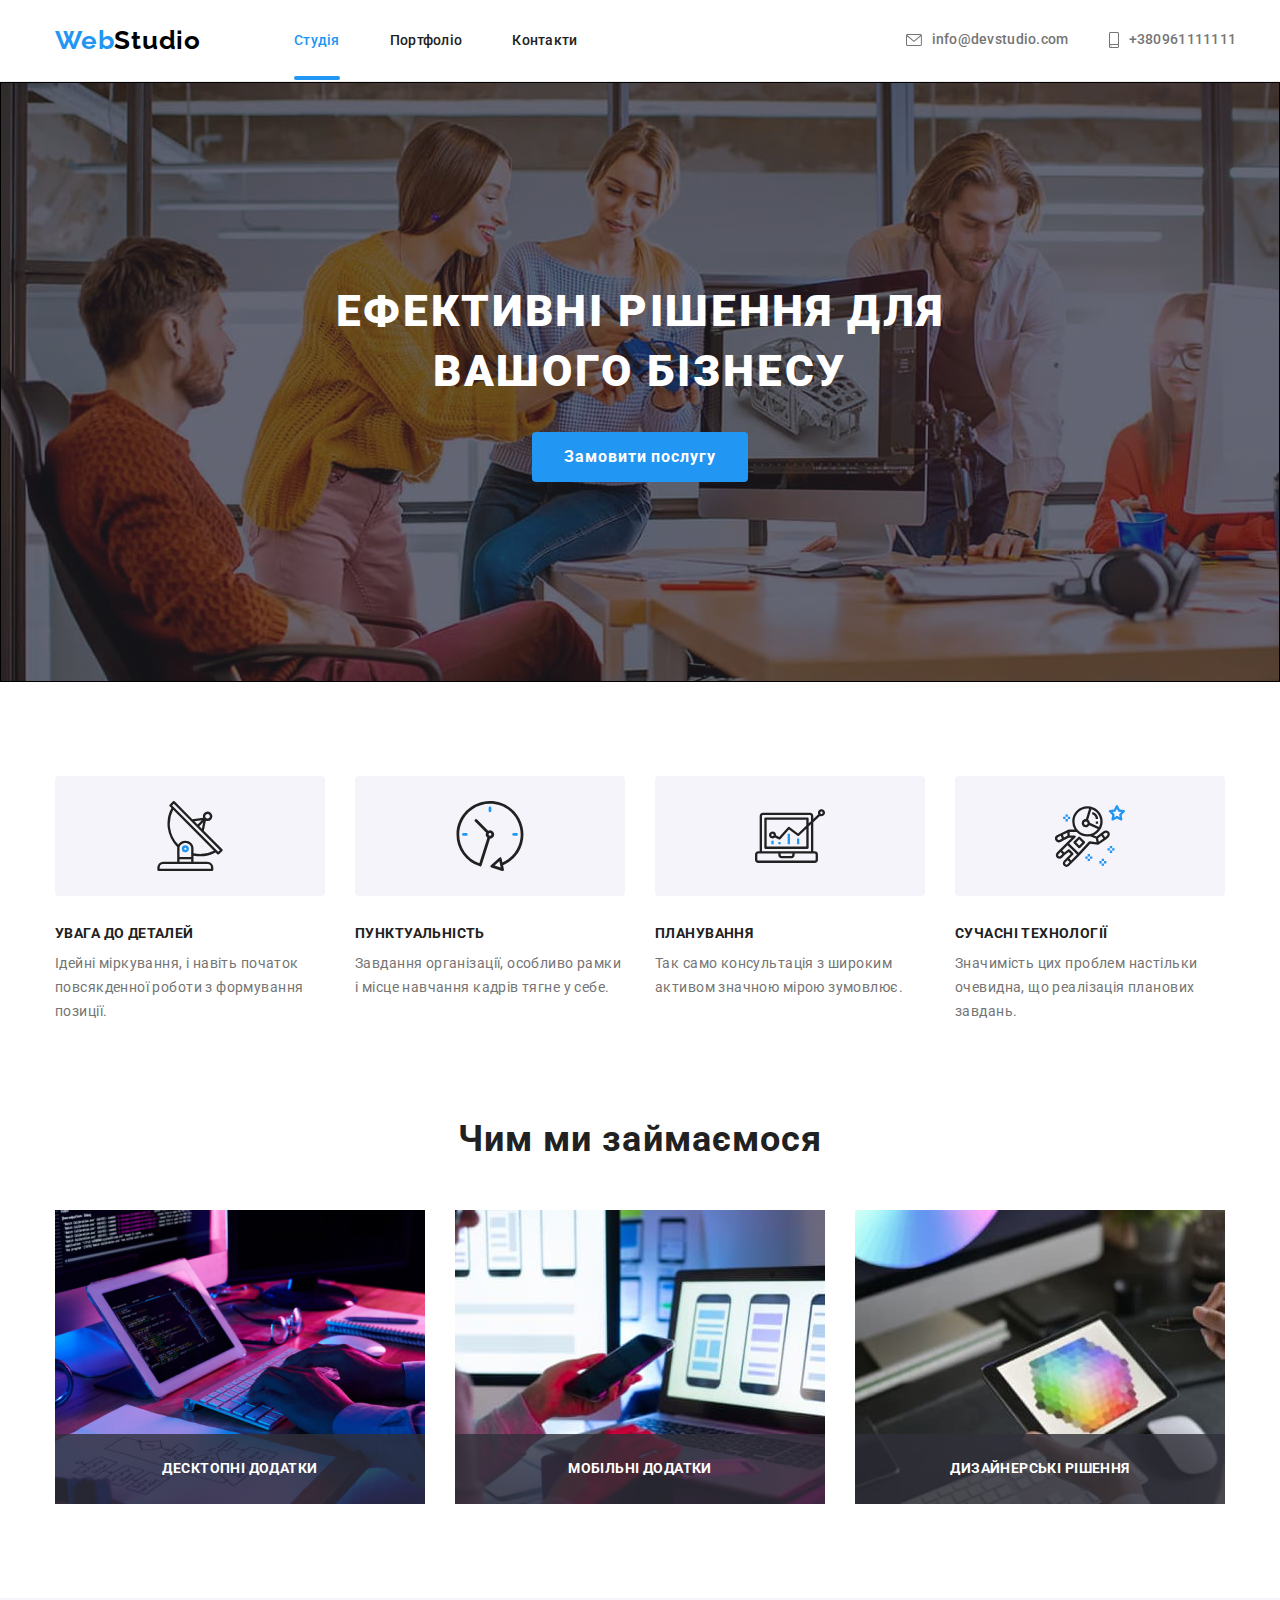
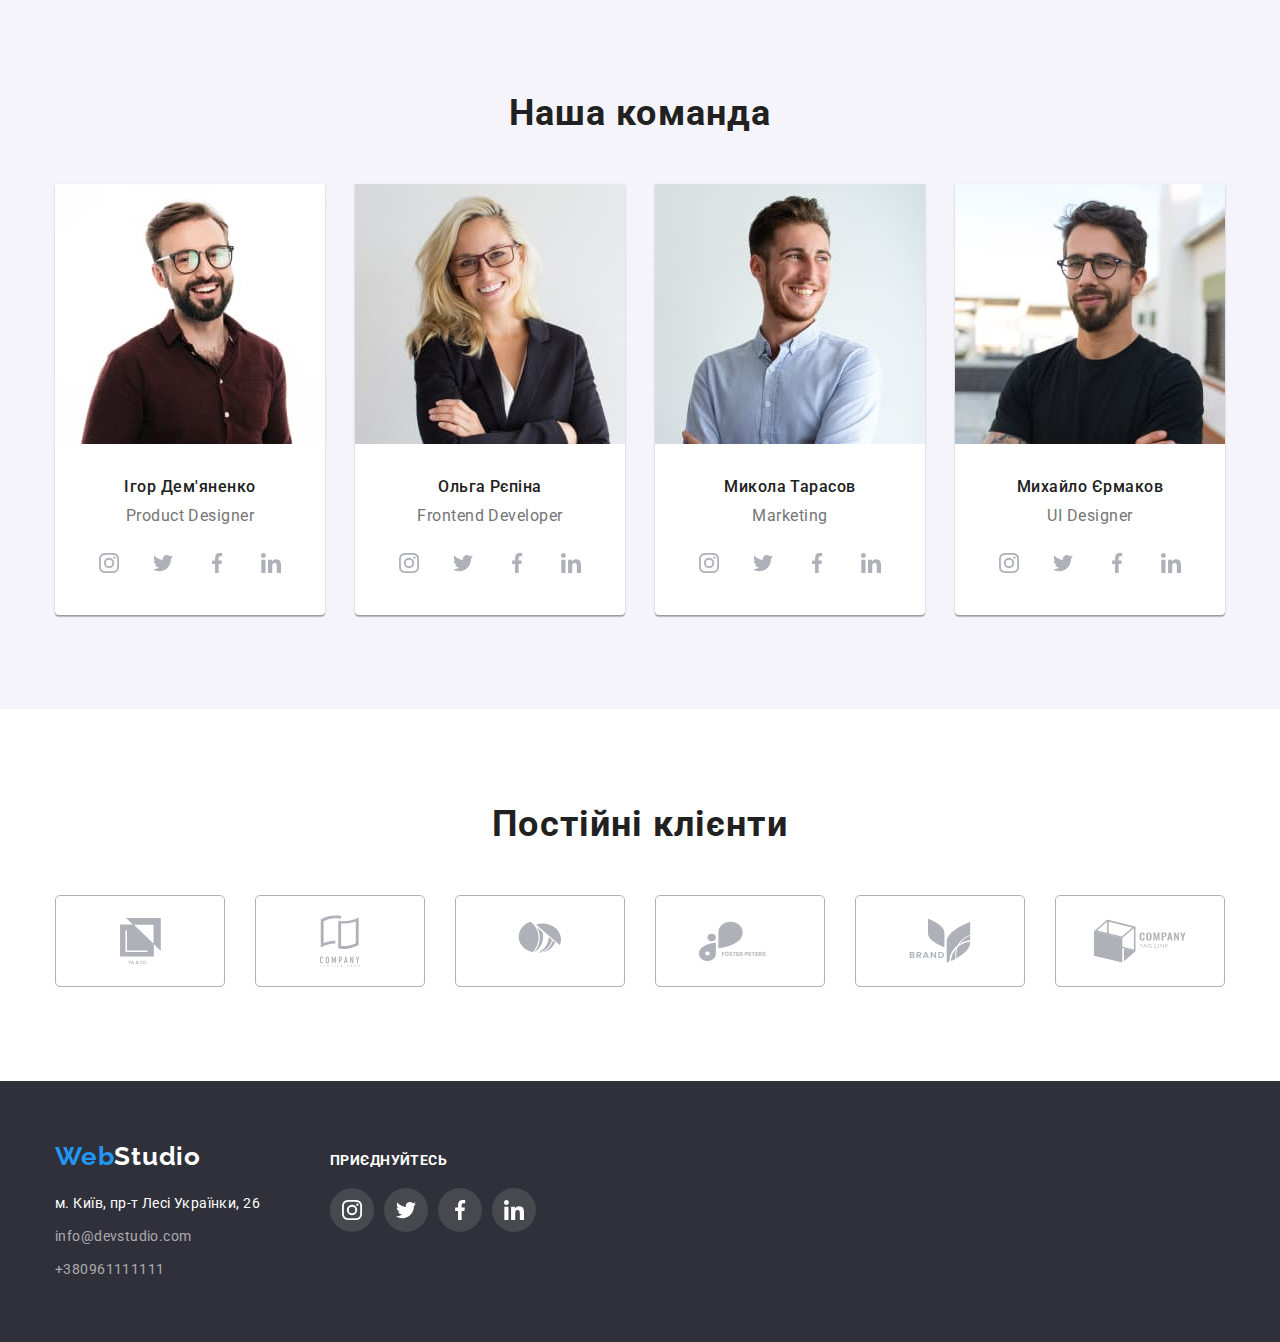
==== index.html @ 07a8994a "Forms" ====
<!DOCTYPE html>
<html lang="uk">
  <head>
    <meta charset="UTF-8" />
    <meta http-equiv="X-UA-Compatible" content="IE=edge" />
    <meta name="viewport" content="width=device-width, initial-scale=1.0" />
    <title>Document</title>
    <link rel="preconnect" href="https://fonts.googleapis.com" />
    <link rel="preconnect" href="https://fonts.gstatic.com" crossorigin />
    <link
      href="https://fonts.googleapis.com/css2?family=Raleway:wght@700&family=Roboto:wght@400;500;700;900&display=swap"
      rel="stylesheet"
    />
    <link
      rel="stylesheet"
      href="https://cdnjs.cloudflare.com/ajax/libs/modern-normalize/1.1.0/modern-normalize.min.css"
    />
    <link rel="stylesheet" href="./css/styles.css" />
  </head>
  <body>
    <header class="page-header">
      <div class="container">
        <div class="page-header-container">
      <nav class="page-header-nav">
        <a href="./index.html" lang="en" class="logo">
          <span class="logo-web">Web</span
          ><span class="logo-studio">Studio</span>
        </a>

        <ul class="site-nav">
          <li><a class="site-nav-studio" href="./index.html">Студія</a></li>
          <li>
            <a class="site-nav-portfolio" href="./portfolio.html">Портфоліо</a>
          </li>
          <li><a class="site-nav-contact" href="">Контакти</a></li>
        </ul>
      </nav>

<ul class="contact">
  <li class="email">
    <a href="" class="email-icon-link email-address">
      <svg class="email-icon" width="16" height="12"> 
      <use href="./images/icons.svg#icon-envelope"></use>
      </svg>
      info@devstudio.com
      </a>
  </li>
<li class="phone">
    <a href="" class="phone-icon-link phone-number">
      <svg class="phone-icon" width="10" height="16">
      <use href="./images/icons.svg#icon-smartphone"></use>
      </svg>
      +380961111111
      </a>
  </li>
<!-- </a> -->
</ul>
    </header>

    <main>
      <section class="main bg">
        <div class="container">
        <h1 class="main-header">Ефективні рішення для вашого бізнесу</h1>
        <button class="main-button" type="button" data-modal-open>Замовити послугу</button>
      </section>

      <section class="advantages">
        <div class="container">
        <h2 class="visually-hidden">Переваги</h2>

        <ul class="advantages-list">
          <li class="advantages-item">
            <div class="ad1">
              <svg class="antena-icon" width="70" height="70"> 
              <use href="./images/icons.svg#icon-antenna-1"></use>
              </svg>
            </div>
            <h3 class="advantages-title">Увага до деталей</h3>
            <p class="advantages-text">
              Ідейні міркування, і навіть початок повсякденної роботи з
              формування позиції.
            </p>
          </li>
          <li class="advantages-item">
            <div class="ad2">
              <svg class="clock-icon" width="70" height="70"> 
              <use href="./images/icons.svg#icon-clock-1"></use>
              </svg>
            </div>
            <h3 class="advantages-title">Пунктуальність</h3>
            <p class="advantages-text">
              Завдання організації, особливо рамки і місце навчання кадрів тягне
              у себе.
            </p>
          </li>
          <li class="advantages-item">
            <div class="ad3">
              <svg class="diagram-icon" width="70" height="70"> 
              <use href="./images/icons.svg#icon-diagram-1"></use>
              </svg>
            </div>
            <h3 class="advantages-title">Планування</h3>
            <p class="advantages-text">
              Так само консультація з широким активом значною мірою зумовлює.
            </p>
          </li>
          <li class="advantages-item">
            <div class="ad4">
              <svg class="astsronaut" width="70" height="70"> 
              <use href="./images/icons.svg#icon-astronaut-1"></use>
              </svg>
            </div>
            <h3 class="advantages-title">Сучасні технології</h3>
            <p class="advantages-text">
              Значимість цих проблем настільки очевидна, що реалізація планових
              завдань.
            </p>
          </li>
        </ul>
      </section>

      <section class="services-list">
        <div class="container">
        <h2 class="services">Чим ми займаємося</h2>
        <div class="services-list-container">
        <ul class="services-list-container">
          <li class="services-list-container-item">
            <img class="image" src="./images/image1.jpg" alt="Людина пише код" width="370" />
            <div class="sevices-names">
              <p class="services-names-1">
              Десктопні додатки
              </p>
            </div>
          </li>
          <li class="services-list-container-item">
            <img class="image"
              src="./images/image2.jpg"
              alt="Людина створює дизайн"
              width="370"
            />
            <div class="sevices-names">
              <p class="services-names-2">
              Мобільні додатки
              </p>
            </div>
          </li>
          <li class="services-list-container-item">
            <img class="image"
              src="./images/image3.jpg"
              alt="Людина підбирає кольори"
              width="370"
            />
            <div class="sevices-names">
              <p class="services-names-3">
              Дизайнерські рішення
              </p>
            </div>
          </li>
        </ul>
      </section>

      <section class="team">
        <div class="container">
        <h2 class="team-header">Наша команда</h2>

        <ul class="team-cards">
          <li class="team-cards-item">
            <img src="./images/photo1.jpg" alt="Фото дизайнера" width="270" />
            <div class="team-member-intro">
            <h3 class="team-member">Ігор Дем'яненко</h3>
            <p class="team-resp" lang="en">Product Designer</p>
            </div>
        <ul class="net-list">
  <li class="net-item">
    <a href="" class="net-link">
      <svg class="net-icon" width="20" height="20"> 
      <use href="./images/icons.svg#icon-instagram-2"></use>
      </svg>
    </a>
  </li>
  <li class="net-item">
    <a href="" class="net-link">
      <svg class="net-icon" width="20" height="20"> 
      <use href="./images/icons.svg#icon-twitter-1"></use>
      </svg>
    </a>
  </li>
<li class="net-item">
    <a href="" class="net-link">
      <svg class="net-icon" width="20" height="20"> 
      <use href="./images/icons.svg#icon-facebook-1"></use>
      </svg>
    </a>
  </li>
  <li class="net-item">
    <a href="" class="net-link">
      <svg class="net-icon" width="20" height="20"> 
      <use href="./images/icons.svg#icon-linkedin-1"></use>
      </svg>
    </a>
  </li>
  </ul>
          </li>
          <li class="team-cards-item">
            <img src="./images/photo2.jpg" alt="Фото розробника" width="270" />
            <div class="team-member-intro">
            <h3 class="team-member">Ольга Рєпіна</h3>
            <p class="team-resp" lang="en">Frontend Developer</p>
            </div>
            <ul class="net-list">
  <li class="net-item">
    <a href="" class="net-link">
      <svg class="net-icon" width="20" height="20"> 
      <use href="./images/icons.svg#icon-instagram-2"></use>
      </svg>
    </a>
  </li>
  <li class="net-item">
    <a href="" class="net-link">
      <svg class="net-icon" width="20" height="20"> 
      <use href="./images/icons.svg#icon-twitter-1"></use>
      </svg>
    </a>
  </li>
<li class="net-item">
    <a href="" class="net-link">
      <svg class="net-icon" width="20" height="20"> 
      <use href="./images/icons.svg#icon-facebook-1"></use>
      </svg>
    </a>
  </li>
  <li class="net-item">
    <a href="" class="net-link">
      <svg class="net-icon" width="20" height="20"> 
      <use href="./images/icons.svg#icon-linkedin-1"></use>
      </svg>
    </a>
  </li>
  </ul>
          </li>
          <li class="team-cards-item">
            <img src="./images/photo3.jpg" alt="Фото маркетолога" width="270" />
            <div class="team-member-intro">
            <h3 class="team-member">Микола Тарасов</h3>
            <p class="team-resp" lang="en">Marketing</p>
            </div>
            <ul class="net-list">
  <li class="net-item">
    <a href="" class="net-link">
      <svg class="net-icon" width="20" height="20"> 
      <use href="./images/icons.svg#icon-instagram-2"></use>
      </svg>
    </a>
  </li>
  <li class="net-item">
    <a href="" class="net-link">
      <svg class="net-icon" width="20" height="20"> 
      <use href="./images/icons.svg#icon-twitter-1"></use>
      </svg>
    </a>
  </li>
<li class="net-item">
    <a href="" class="net-link">
      <svg class="net-icon" width="20" height="20"> 
      <use href="./images/icons.svg#icon-facebook-1"></use>
      </svg>
    </a>
  </li>
  <li class="net-item">
    <a href="" class="net-link">
      <svg class="net-icon" width="20" height="20"> 
      <use href="./images/icons.svg#icon-linkedin-1"></use>
      </svg>
    </a>
  </li>
  </ul>
    </li>
    <li class="team-cards-item">
    <img
     src="./images/photo4.jpg"
     alt="Фото UI дизайнера"
    width="270"
    />
  <div class="team-member-intro">
  <h3 class="team-member">Михайло Єрмаков</h3>
  <p class="team-resp" lang="en">UI Designer</p>
  </div>
  <ul class="net-list">
  <li class="net-item">
    <a href="" class="net-link">
      <svg class="net-icon" width="20" height="20"> 
      <use href="./images/icons.svg#icon-instagram-2"></use>
      </svg>
    </a>
  </li>
  <li class="net-item">
    <a href="" class="net-link">
      <svg class="net-icon" width="20" height="20"> 
      <use href="./images/icons.svg#icon-twitter-1"></use>
      </svg>
    </a>
  </li>
<li class="net-item">
    <a href="" class="net-link">
      <svg class="net-icon" width="20" height="20"> 
      <use href="./images/icons.svg#icon-facebook-1"></use>
      </svg>
    </a>
  </li>
  <li class="net-item">
    <a href="" class="net-link">
      <svg class="net-icon" width="20" height="20"> 
      <use href="./images/icons.svg#icon-linkedin-1"></use>
      </svg>
    </a>
  </li>
  </ul>
  </section>

  <section class="clients">
    <div class="container">
    <h2 class="clients-header">Постійні клієнти</h2>
    <ul class="clients-list">
    <li class="clients-item">
    <a href="" class="clients-link">
      <svg class="clients-icon" width="41" height="46.7"> 
      <use href="./images/icons.svg#icon-client1"></use>
      </svg>
    </a>
  </li>
  <li class="clients-item">
    <a href="" class="clients-link">
      <svg class="clients-icon" width="40" height="52"> 
      <use href="./images/icons.svg#icon-client2"></use>
      </svg>
    </a>
  </li>
  <li class="clients-item">
    <a href="" class="clients-link">
      <svg class="clients-icon" width="43.46" height="41.18"> 
      <use href="./images/icons.svg#icon-client3"></use>
      </svg>
    </a>
  </li>
  <li class="clients-item">
    <a href="" class="clients-link">
      <svg class="clients-icon" width="84.44" height="40.62"> 
      <use href="./images/icons.svg#icon-client4"></use>
      </svg>
    </a>
  </li>
  <li class="clients-item">
    <a href="" class="clients-link">
      <svg class="clients-icon" width="62.54" height="45.43"> 
      <use href="./images/icons.svg#icon-client5"></use>
      </svg>
    </a>
  </li>
  <li class="clients-item">
    <a href="" class="clients-link">
      <svg class="clients-icon" width="93.79" height="43.93"> 
      <use href="./images/icons.svg#icon-client6"></use>
      </svg>
    </a>
  </li>
    </ul>
  </section>
    </main>

  <footer class="footer">
    <div class="container footer-box">
        <div class="ag">
        <ul class="address-gen">
    <li><a href="./index.html" lang="en" class="footer-logo">
        <span class="footer-logo-web">Web</span
        ><span class="footer-logo-studio">Studio</span>
      </a>
    </li>
          <li class="footer-address-item-m">
            <a
              class="footer-address-map"
              href="https://goo.gl/maps/CPtrU1FHBa2aNyZL9"
              target="_blank"
              rel="noopener noreferrer nofollow"
              >м. Київ, пр-т Лесі Українки, 26</a
            >
          </li>
          <li class="footer-address-item-e">
            <a class="footer-address-email" href="">info@devstudio.com</a>
          </li>
          <li class="footer-address-item-p"><a class="footer-address-phone" href="">+380961111111</a></li>
        </ul>
        </div>
      </address> 
  
      <div class="sm">
      <h3 class="sm-join-header">Приєднуйтесь</h3>
      <ul class="sm-list">
  <li class="sm-item">
    <a href="" class="sm-link">
      <svg class="sm-icon" width="20" height="20"> 
      <use href="./images/icons.svg#icon-instagram-2"></use>
      </svg>
    </a>
   </li>
  <li class="sm-item">
    <a href="" class="sm-link">
      <svg class="sm-icon" width="20" height="20"> 
      <use href="./images/icons.svg#icon-twitter-1"></use>
      </svg>
    </a>
  </li>
<li class="sm-item">
    <a href="" class="sm-link">
      <svg class="sm-icon" width="20" height="20"> 
      <use href="./images/icons.svg#icon-facebook-1"></use>
      </svg>
    </a>
  </li>
  <li class="sm-item">
    <a href="" class="sm-link">
      <svg class="sm-icon" width="20" height="20"> 
      <use href="./images/icons.svg#icon-linkedin-1"></use>
      </svg>
    </a>
  </li>
      </ul>
      </div>
    </footer>

    <div class="backdrop is-hidden" data-modal>
      <div class="modal">
      <button class="modal-close-button" type="button" data-modal-close>
        <svg class="close-button-icon" width="18" height="18"> 
        <use href="./images/icons.svg#icon-close-black"></use>
        </svg>
        </button>
        <h2 class="modal-header">Залиште свої дані, ми вам передзвонимо</h2>
       
        <form name="contact-form" >
        <label class="form-label" for="person-name">Ім'я</label>
        <div class="form-control">
        <input class="form-input" id="person-name" type="text" name="person-name" />
        <svg class="form-icon" width="12" height="12"> 
        <use href="./images/icons.svg#icon-person"></use>
        </svg>
        </div>

        <label class="form-label" for="person-phone">Телефон</label>
        <div class="form-control">
        <input class="form-input" id="person-phone" type="tel" name="person-phone" />
        <svg class="form-icon" width="13" height="13"> 
        <use href="./images/icons.svg#icon-phone"></use>
        </svg>
        </div>

        <label class="form-label" for="person-mail">Пошта</label>
        <div class="form-control">
        <input class="form-input" id="person-mail" type="email" name="person-mail" />
        <svg class="form-icon" width="15" height="12"> 
        <use href="./images/icons.svg#icon-mail"></use>
        </svg>
        </div>
        </form>

        <label class="form-label" for="person-comment">Коментар</label>
        <textarea class="form-textarea" 
        id="person-comment" 
        name="person-comment" 
        placeholder="Введіть текст"
        ></textarea>

        <div class="checkbox-terms">
        <input 
        class="checkbox-input visually-hidden" 
        id="terms-checkbox" 
        type="checkbox" 
        name="terms-checkbox"
        />
        <label class="checkbox-label" for="terms-checkbox">
          Погоджуюся з розсилкою та приймаю
          <a href="#" class="terms-link">Умови договору</a>
        </label>
        </div>

        <button class="form-button" type="submit">Відправити</button>
        </form>

      </div>
    </div>

    <script src="./js/modal.js"></script>
  </body>
</html>
---- css/styles.css ----
ul {
    list-style: none;
    padding: 0;
    margin: 0;
}

:root {
    --color-primary:#757575;
    --color-accent: #2196F3;
    --color-background: #FFFFFF;
}

body {
    color: var(--color-primary);
    font-size: 14px;
    background-color: var(--color-background);
    font-family: Roboto;
}

h1,
h2,
h3,
h4,
h5,
h6,
p 
ul {
    margin: 0;
}

.logo {
    text-decoration: none;
    font-family: Raleway;
    font-style: normal;
    font-weight: 700;
    font-size: 26px;
    line-height: 1.19;
    letter-spacing: 0.03em;
}

.logo-web {
    color: #2196F3;
}

.logo-studio {
    color:#000000
}

.site-nav-studio {
    position: relative;
    text-decoration: none;
    font-weight: 500;
    font-size: 14px;
    line-height: 1.14;
    color: #2196F3;
    letter-spacing: 0.02em;
    padding-bottom: 32px;
}

.site-nav-studio::after {
    position: absolute;
    display: block;
    width: 100%;
    height: 4px;
    background-color: currentColor;
    content: "";
    border-radius: 2px;
    bottom: 0;
}

.site-nav-portfolio:hover,
.portfolio-link:focus {
    color: #2196F3;
}

.site-nav-contact:hover,
.site-nav-contact:focus {
    color: #2196F3;
}

.site-nav-portfolio:focus {
    color: #2196F3;
}

.site-nav-studio:focus {
    color: #2196F3;
}

.site-nav-st:focus {
color: #2196F3;
}

.site-nav-portfolio {
    text-decoration: none;
    font-weight: 500;
    font-size: 14px;
    line-height: 1.14px;
    color: #212121;
    letter-spacing: 0.02em;
    padding-bottom: 32px;
}

.site-nav-contact {
    text-decoration: none;
    font-weight: 500;
    font-size: 14px;
    line-height: 1.14px;
    color: #212121;
    letter-spacing: 0.02em;
}

.contact-email:hover,
.contact-email:focus {
    color:#2196F3;
}

.contact-email {
    text-decoration: none;
    font-weight: 500;
    font-size: 14px;
    line-height: 1.14;
    color: #757575;
    letter-spacing: 0.02em;
}

.contact-phone:hover,
.contact-phone:focus {
    color: #2196F3;
}

.contact-phone {
    text-decoration: none;
    font-weight: 500;
    font-size: 14px;
    line-height: 1.14;
    color: #757575;
    letter-spacing: 0.02em;
}

.main {
    background-color: #2F303A;
}

.main-header {
    font-style: normal;
    font-weight: 900;
    font-size: 44px;
    line-height: 1.36;
    text-align: center;
    letter-spacing: 0.06em;
    text-transform: uppercase;
    color: #FFFFFF;
}
.main-button {    
    background-color: #2196F3;
    font-family: Roboto;
    font-weight: 700;
    font-size: 16px;
    line-height: 1.88;
    display: flex;
    align-items: center;
    text-align: center;
    color: #FFFFFF;
    cursor: pointer;
    letter-spacing: 0.06em;
    transition-property: background-color, color, box-shadow;
    transition-duration: 250ms;
    transition-timing-function: cubic-bezier(0.4, 0, 0.2, 1);
}

.main-button:hover {
    background-color: #FFFFFF;
    color: var(--color-accent);
    box-shadow: 0px 4px 4px rgba(0, 0, 0, 0.15);
}

.advantages-title {
    font-weight: 700;
    font-size: 14px;
    line-height: 1.14;
    text-transform: uppercase;
    color: #212121;
    letter-spacing: 0.03em;
}

.advantages-text {
    font-size: 14px;
    line-height: 1.71;
    color: #757575;
    letter-spacing: 0.03em;
}

.services {
    font-weight: 700;
    font-size: 36px;
    line-height: 1.17;
    color: #212121;
    letter-spacing: 0.03em;
}

.team {
    background-color: #F5F4FA;
}

.team-header {
    font-weight: 700;
    font-size: 36px;
    line-height: 1.17;
    color: #212121;
    letter-spacing: 0.03em;
}

.team-member {
    font-weight: 500;
    font-size: 16px;
    line-height: 1.19;
    color: #212121;
    letter-spacing: 0.03em;
}

.team-resp {
    font-size: 16px;
    line-height: 1.19;
    color: #757575;
    letter-spacing: 0.03em;
}

.footer {
    background-color: #2F303A;
}

.footer-logo-web {
    font-family: Raleway;
    font-weight: 700;
    font-size: 26px;
    line-height: 1.19;
    color: #2196F3;
    letter-spacing: 0.03em;
}

.footer-logo-studio {
    font-family: Raleway;
    font-weight: 700;
    font-size: 26px;
    line-height: 1.19;
    color: #FFFFFF;
    letter-spacing: 0.03em;
}

.footer-address-map:hover,
.footer-address-map:focus {
    color: #2196F3;
}

.footer-address-map {
    text-decoration: none;
    font-size: 14px;
    font-style: normal;
    line-height: 1.71;
    color: #FFFFFF;
    letter-spacing: 0.03em;
}

.footer-address-email:hover,
.footer-address-email:focus {
    color: #2196F3;
}

.footer-address-email {
    text-decoration: none;
    font-size: 14px;
    font-style: normal;
    line-height: 1.71;
    color: rgba(255, 255, 255, 0.6);
    letter-spacing: 0.03em;
}

.footer-address-phone:hover,
.footer-address-phone:focus {
    color: #2196F3;
}

.footer-address-phone {
    text-decoration: none;
    font-style: normal;
    font-size: 14px;
    line-height: 1.71;
    color: rgba(255, 255, 255, 0.6);
    letter-spacing: 0.03em;
}

.site-nav-st:hover,
.studio-link:focus {
    color: #2196F3;
}

.site-nav-st {
    text-decoration: none;
    font-weight: 500;
    font-size: 14px;
    line-height: 1.14px;
    color: #212121;
    letter-spacing: 0.02em;
}

.site-nav-port {
    position: relative;
    text-decoration: none;
    font-weight: 500;
    font-size: 14px;
    line-height: 1.14px;
    color: #2196F3;
    letter-spacing: 0.02em;
    padding-bottom: 32px;
   }

.site-nav-port::after {
    position: absolute;
    display: block;
    width: 100%;
    height: 4px;
    background-color: currentColor;
    content: "";
    border-radius: 2px;
    bottom: 0;
   }

.project-name {
    font-weight: 700;
    font-size: 18px;
    line-height: 2;
    color: #212121;
    letter-spacing: 0.06em;
}

.category {
    font-size: 16px;
    line-height: 1.88;
    color: #757575;
    letter-spacing: 0.03em;
}

.visually-hidden {
    position: absolute;
    white-space: nowrap;
    width: 1px;
    height: 1px;
    overflow: hidden;
    border: 0;
    padding: 0;
    clip: rect(0 0 0 0);
    clip-path: inset(50%);
    margin: -1px;
}

.page-header {
    border-bottom: 1px solid #ECECEC
}

.page-header-container {
    display: flex;
    align-items: center;
    /* padding-top: 24px;
    padding-bottom: 25px; */
}

.page-header-nav {
    display: flex;
    align-items: center;
    justify-content: space-between;
    flex-grow: 1;
}

.site-nav {
    display: flex;
    align-items: center;
    justify-content: space-between;
    gap: 50px;
    margin-left: 93px;
    padding-top: 32px;
    padding-bottom: 32px;
}

.contact {
    display: flex;
    align-items: center;
    justify-content: space-between;
    /* gap: 50px; */
    margin-left: 344px;
    padding-left: 0;
    /* padding-top: 32px;
    padding-bottom: 32px; */
}

.contact-email {
    margin-left: 10px;
}

.phone {
    margin-left: 30px;
}

.contact-phone {
    margin-left: 10px;
}

.main {
    display: flex;
    align-items: center;
    border: 1px solid #000000;
    justify-content: center;
    padding-top: 200px;
    padding-bottom: 200px;
}

.main-header {
    display: flex;
    max-width: 696px;
    text-align: center;
    margin: 0 auto;
}

.main-button {
    display:flex;
    margin: 0 auto;
    padding: 10px 32px;
    border-radius: 4px;
    border: transparent;
    margin-top: 30px;
}

.container {
    width: 1200px;
    padding: 0 15px;
    margin: 0 auto;
}

.advantages {
    padding-top: 94px;
    padding-bottom: 94px;
}

.advantages-list {
    display: flex;
    gap: 30px;
}

.advantages-item {
    width: 270px;
}

.advantages-text {
    padding-top: 0;
    padding-bottom: 0;
    margin-top: 0;
    margin-bottom: 0;
}

.advantages-title {
    margin-bottom: 10px;
}

.p {
    margin-top: 0;
    margin-bottom: 0;
}

.services {
    text-align: center;
    border-radius: nullpx;
    margin-bottom: 50px;
}

.services-list {
    padding-bottom: 94px;
}

.services-list-container {
    display: flex;
    justify-content: center;
    gap: 30px;
}

.team {
    padding-top: 94px;
    padding-bottom: 94px;
}

.team-header {
    text-align: center;
    border-radius: nullpx;
    margin-bottom: 50px;
}

.team-cards {
    display: flex;
    align-items: center;
    gap: 30px;
    justify-content: center;
}

.team-member-intro {
    padding-top: 30px;
}

.team-member {
    text-align: center;
}

.team-resp {
    text-align: center;
    margin-top: 10px;
    margin-bottom: 0;
}

.team-cards-item {
    background-color: #FFFFFF;
    box-shadow: 0px 1px 3px rgba(0, 0, 0, 0.12), 0px 1px 1px rgba(0, 0, 0, 0.14), 0px 2px 1px rgba(0, 0, 0, 0.2);
    border-radius: 0px 0px 4px 4px;
    flex-basis: calc((100% - 3 * 30) / 4);
}

.footer {
    /* align-items: center; */
    padding-top: 60px;
    padding-bottom: 60px;
}

.footer-logo {
    text-decoration: none;
}

.footer-address {
    margin-top: 20px;
}

.footer-address-item-m, .footer-address-item-e {
    margin-bottom: 9px;
}

.buttons {
    padding-top: 94px;
}

.button {
    display:flex;
    justify-content: center;
    gap: 8px;
}

.buttons-filter:hover {
    background-color: #2196F3;
    color:#FFFFFF;
    box-shadow: 0px 3px 1px rgba(0, 0, 0, 0.1), 0px 1px 2px rgba(0, 0, 0, 0.08), 0px 2px 2px rgba(0, 0, 0, 0.12);
    filter: drop-shadow(0px 4px 4px rgba(0, 0, 0, 0.25));
}

.buttons-filter:focus {
    background-color: #2196F3;
    color:#FFFFFF;
}

.buttons-filter {
    border: transparent;
    top: 174px;
    border-radius: 4px;
    padding: 6px 22px;
    cursor: pointer;
    font-weight: 500;
    font-style: normal;
    font-size: 16px;
    line-height: 26px;
    font-family: 'Roboto';
    border: transparent;
}

.projects {
    display: flex;
    flex-wrap: wrap;
    gap: 30px;
    justify-content: center;
    margin-top: 50px; 
    margin-bottom: 0;
    padding-bottom: 94px;
}

.project-item {
    position: relative;
    background: #FFFFFF;
    height: 404px;
    width: 370px;
    border-radius: 0px;
    /* overflow: hidden; */
}

.project-description {
    position: absolute;
    top: 0;
    left: 0;
    width: 100%;
    height: 294px;
    background-color: rgba(33, 150, 243, 0.9);
    padding-top: 63px;
    padding-right: 24px;
    padding-bottom: 63px;
    padding-left: 24px;
    font-family: 'Roboto';
    font-weight: 400;
    font-size: 18px;
    line-height: 28px;
    letter-spacing: 0.03em;
    color: #FFFFFF;
    transform: translateY(100%);
    transition: transform 250ms cubic-bezier(0.4, 0, 0.2, 1), opacity 250ms cubic-bezier(0.4, 0, 0.2, 1);
    opacity: 0;
}

.image-description {
    position: relative;
    overflow: hidden;
}

.project-description-text {
    margin: 0;
}

.project-item-link:hover .project-description {
    transform: translateY(0);
    opacity: 1;
}

.project-item-box {
    border-left: 1px solid #EEEEEE;
    border-right: 1px solid #EEEEEE;
    border-bottom: 1px solid #EEEEEE;
    padding-top: 20px;
    padding-right: 24px;
    padding-bottom: 20px;
    padding-left: 24px;
    overflow: hidden;
}

.category {
    margin-top: 4px;
    margin-bottom: 0;
}

.image {
    display: block;
    max-width: 100%;
    height: auto;
}

.main.bg {
    max-width: 1600px;
    height: 600px;
    margin-left: auto;
    margin-right: auto;
    background-image: linear-gradient( to right, rgba(47, 48, 58, 0.4), rgba(47, 48, 58, 0.4) ), url(../images/hero.jpg);
}

.ad1, .ad2, .ad3, .ad4 {
    background-color: #F5F4FA;
    width: 270px;
    height: 120px;
    display: flex;
    align-items: center;
    justify-content: center;
    border-radius: 4px;
}

.advantages-title {
    margin-top: 30px;
}

.net-list {
    display: flex;
    justify-content: center;
    gap: 10px;
    margin-top: 16px;
    margin-bottom: 30px;
}

.net-link {
    width: 44px;
    height: 44px;
    border-radius: 50%;
    display: flex;
    align-items: center;
    justify-content: center;
} 

.net-link:hover,
.net-link:focus {
    background-color: #2196F3;
}

.net-link:hover .net-icon {
    fill: #FFFFFF;
}

.net-link:focus .net-icon {
    fill: #FFFFFF;
}

.net-icon {
    fill: #afb1b8;
}

.net-icon:hover,
.net-icon:focus {
    fill: #FFFFFF;
}

.clients {
    padding-top: 94px;
    padding-bottom: 94px;
}

.clients-header {
    font-family: 'Roboto';
    font-style: normal;
    font-weight: 700;
    font-size: 36px;
    line-height: 42px;
    text-align: center;
    letter-spacing: 0.03em;
     color: #212121;
}

.clients-header {
    margin-bottom: 50px;
}

.clients-list {
    display: flex;
    gap: 30px;
}

.clients-items {
  width: calc((100% - 150px) / 6);
}

.clients-link {
    width: 170px;
    height: 92px;
    border: 1px solid #AFB1B8;
    border-radius: 5px;
    display: flex;
    align-items: center;
    justify-content: center;
    border-radius: 5px;
}

.clients-icon {
    fill: #afb1b8;
}

.clients-link:hover,
.clients-link:focus {
    border: 1px solid #2196F3;
}

.clients-icon:hover,
.clients-icon:focus {
    fill: #2196F3;
}

.clients-link:hover .clients-icon {
    fill: #2196F3;
}

.clients-link:focus .clients-icon {
    fill: #2196F3;
}

.sm-list {
    display: flex;
    justify-content: center;
    gap: 10px;
}

.sm-link {
    width: 44px;
    height: 44px;
    border-radius: 50%;
    display: flex;
    align-items: center;
    justify-content: center;
    background-color: #48484F;
}

.sm-link:hover,
.sm-link:focus {
    background-color: #2196F3;
    box-shadow: 0px 4px 4px 0px #00000040;
    fill: #FFFFFF;
}

.sm-link:hover .sm-icon {
    fill: #FFFFFF;
}

.sm-icon {
    fill: #FFFFFF;
}

.sm-join-header {
    font-family: 'Roboto';
    font-style: normal;
    font-weight: 700;
    font-size: 14px;
    line-height: 16px;
    letter-spacing: 0.03em;
    text-transform: uppercase;
    color: #FFFFFF;
}

.address-sm {
    display: flex;
}

.email-icon-link, .phone-icon-link {
    display: flex;
    justify-content: center;
    align-items: center;
    gap: 10px;
}

.email-address, .phone-number {
    font-weight: 500;
    font-size: 14px;
    line-height: 1.14;
    letter-spacing: 0.02em;
    color: #757575;
    padding-left: 10px;
    margin-top: 0;
    margin-bottom: 0;
    fill: currentColor;
}

.email-address:hover,
.email-address:focus {
    color: #2196F3;
}

.email:hover,
.email:focus {
    color: #2196F3;
    fill: #2196F3;
}

.phone-number:hover,
.phone-number:focus {
    color: #2196F3;
}

.phone:hover,
.phone:focus {
    color: #2196F3;
    fill: #2196F3;
}

.email-icon-link:hover,
.email-icon-link:focus {
    color: #2196F3;
    fill: #2196F3;
}

.phone-icon-link:hover,
.phone-icon-link:focus {
    color: #2196F3;
    fill: #2196F3;
}

.email-icon:focus,
.email-icon:hover {
    fill: #2196F3;
}

.phone-icon:focus,
.phone-icon:hover {
    fill: #2196F3;
}

.email-icon-link, .phone-icon-link {
    text-decoration: none;
}

.contact {
    display: flex;
    margin-left: 318px;
    margin-right: 215px;
    padding-top: 0px;
    padding-bottom: 0px;
    padding-inline-start: 0px;
}

.email {
    gap: 30px;
}

.footer-address {
    display: flex;
}

.sm {
    margin-left: 70px;
    /* display: block; */
    display: inline-block;
}

.sm-join-header {
    padding-bottom: 20px;
}

.email-icon-link, .phone-icon-link {
    fill: #757575;
}

.email, .phone {
    display: flex;
}

.project-item-link:hover,
.project-item-link:focus {
    box-shadow: 0px 1px 1px rgba(0, 0, 0, 0.12), 0px 4px 4px rgba(0, 0, 0, 0.06), 1px 4px 6px rgba(0, 0, 0, 0.16);
}

.project-item-link {
    display: block;
    text-decoration: none;
}

.footer {
    display: flex;
}

.address-gen {
    display: block;
}

.ag {
    display: flex;
}

.footer-address-item-m {
    margin-top: 20px;
}

.footer-box {
    display: flex;
    align-items: baseline;
}

.backdrop {
    position: fixed;
    width: 100%;
    height: 100%;
    left: 0;
    top: 0;
    z-index: 1;
    background-color: rgba(0, 0, 0, 0.2);
    transition-property: opacity, visibility; 
    transition-duration: 250ms;
    transition-timing-function: cubic-bezier(0.4, 0, 0.2, 1);
}

.modal {
    position:absolute;
    /* display: flex; */
    top: 50%;
    left: 50%;
    transform: translate(-50%, -50%);
    width: 528px;
    height: 581px;
    background: #FFFFFF;
    box-shadow: 0px 1px 3px rgba(0, 0, 0, 0.12), 0px 1px 1px rgba(0, 0, 0, 0.14), 0px 2px 1px rgba(0, 0, 0, 0.2);
    border-radius: 4px;
    animation-name: scale;
    animation-duration: 1000ms;
    padding-left: 40px;
}

@keyframes scale {
    0% {
        transform: scale(1);
    }

    50% {
        transform: scale(3);
    }

    100% {
        transform: scale(2);
    }
}

.is-hidden {
    opacity: 0;
    visibility: hidden;
    pointer-events: none;
}

.modal-close-button {
    position: absolute;
    display: flex;
    align-items: center;
    justify-content: center;
    background-color: #FFFFFF;
    width: 30px;
    height: 30px;
    /* left: 544px; */
    border-radius: 50%;
    background: #FFFFFF;
    border: 1px solid rgba(0, 0, 0, 0.1);
    top: 8px;
    right: 8px;
    cursor: pointer;
    transition-duration: 250ms;
    transition-timing-function: cubic-bezier(0.4, 0, 0.2, 1);
}

.close-button-icon:hover,
.close-button-icon:focus {
    fill: #2196F3;
}

.site-nav-studio, .site-nav-port, .site-nav-contact, .site-nav-portfolio {
    transition-property: color;
    transition-duration: 250ms;
    transition-timing-function: cubic-bezier(0.4, 0, 0.2, 1);
}

.email-icon-link .email-address, .phone-icon-link .phone-number {
    transition-property: color, fill;
    transition-duration: 250ms; 
    transition-timing-function: cubic-bezier(0.4, 0, 0.2, 1);
}

.net-link, .clients-link, .sm-link, .buttons-filter {
    transition-property: background-color, color, fill;
    transition-duration: 250ms;
    transition-timing-function: cubic-bezier(0.4, 0, 0.2, 1);
}

.clients-icon, .net-icon {
    transition-property: background-color, color, fill;
    transition-duration: 250ms;
    transition-timing-function: cubic-bezier(0.4, 0, 0.2, 1);
}

.footer-address-map, .footer-address-email, .footer-address-phone {
    transition-property: color;
    transition-duration: 250ms;
    transition-timing-function: cubic-bezier(0.4, 0, 0.2, 1);
}

.site-nav-st {
    transition-property: color;
    transition-duration: 250ms;
    transition-timing-function: cubic-bezier(0.4, 0, 0.2, 1);
}

.email-icon-link, .phone-icon-link {
    transition-property: color, fill;
    transition-duration: 250ms;
    transition-timing-function: cubic-bezier(0.4, 0, 0.2, 1);
}

.services-list-container-item {
    position: relative;
}

.services-names-1, .services-names-2, .services-names-3 {
    position: absolute;
    display: flex;
    justify-content: center;
    background-color: rgba(47, 48, 58, 0.8);
    width: 370px;
    height: 70px;
    bottom: 0;
    margin-bottom: 0;
}

.services-names-1, .services-names-2, .services-names-3 {
    display: flex;
    justify-content: center;
    align-items: center;
    font-family: 'Roboto';
    font-weight: 700;
    font-size: 14px;
    line-height: 1.14px;
    text-align: center;
    letter-spacing: 0.03em;
    text-transform: uppercase;
    color: #FFFFFF;
}

.modal-header {
    font-family: 'Roboto';
    font-style: normal;
    font-weight: 700;
    font-size: 20px;
    line-height: 1.6;
    letter-spacing: 0.03em;
    color: #212121;
    height: 23px;
    width: 448px;
    left: 576px;
    top: 261px;
    border-radius: nullpx;
    padding-left: 0;
}

.modal-header {
    display: flex;
    text-align: center;
    justify-content: center;
    margin-top: 40px;
    /* margin-left: 40px; */
    margin-right: 40px;
}

.form-label {
    display: block;
    margin-top: 12px;
    font-family: 'Roboto';
    font-style: normal;
    font-weight: 400;
    font-size: 12px;
    line-height: 1.17;
    letter-spacing: 0.01em;
    color: #757575;
}

.form-control {
    position: relative;
}

.form-control:focus-within .form-icon {
    fill: var(--color-accent);
}

.form-input {
    width: 448px;
    height: 40px;
    padding: 12px 12px 12px 32px;
    margin-top: 4px;
    border: 1px solid rgba(33, 33, 33, 0.2);
    border-radius: 4px;
    outline: none;
}

.form-input:focus{
    border: 1px solid #2196F3;
}

.form-icon {
    position: absolute;
    top: 50%;
    left: 12px;
    transform: translateY(-50%);
}

.form-textarea {
    width: 448px;
    height: 120px;
    left: 576px;
    top: 519px;
    border: 1px solid rgba(33, 33, 33, 0.2);
    border-radius: 4px;
    margin-top: 4px;
    padding-top: 12px;
    padding-left: 16px;
    font-family: 'Roboto';
    font-style: normal;
    font-weight: 400;
    font-size: 12px;
    line-height: 1.67;
    letter-spacing: 0.01em;
    color: rgba(117, 117, 117, 0.5);
    margin-bottom: 20px;
}

.checkbox-terms {
    display: flex;
    text-align: center;
    align-items: center;
}

.checkbox-label {
    font-family: 'Roboto';
    font-style: normal;
    font-weight: 400;
    font-size: 14px;
    line-height: 1.7;
    letter-spacing: 0.03em;
    color: #757575;
}

.terms-link {
    color: #2196F3;
}

.checkbox-input {
    appearance: none;
}

.checkbox-label {
    position: relative;
    padding-left: 24px;
    margin-left: 12px;
    display: flex;
    text-align: center;
    justify-content: center;
    align-items: center;
}

.checkbox-label::before {
    position: absolute;
    top: 0;
    left: 0;
    width: 16px;
    height: 15px;
    border: 2px solid #212121;
    border-radius: 2px;
    content: '';
}

.checkbox-label::after {
    position: absolute;
    top: 0;
    left: 0;
    width: 16px;
    height: 15px;
    border: transparent;
    border-radius: 2px;
    background-color: #2196F3;
    background-image: url(../images/tick.svg);
    background-repeat: no-repeat;
    background-position: 50% 50%;
    opacity: 0;
    content: '';
}

.checkbox-input:checked + .checkbox-label::after {
opacity: 1;
}

.form-button {
    width: 200px;
    height: 50px;
    left: 700px;
    top: 713px;
    background: #188CE8;
    border-radius: 4px;
    border: transparent;
    display: flex;
    align-items: center;
    text-align: center;
    justify-content: center;
    font-family: 'Roboto';
    font-style: normal;
    font-weight: 700;
    font-size: 16px;
    line-height: 1.87;
    color: #FFFFFF;
    cursor: pointer;
    letter-spacing: 0.06em;
    transition-property: background-color, color, box-shadow;
    transition-duration: 250ms;
    transition-timing-function: cubic-bezier(0.4, 0, 0.2, 1);
    margin-left: 125px;
    margin-top: 30px;
    margin-bottom: 40px;
}
   
.form-button:hover,
.form-button:focus {
    box-shadow: 0px 4px 4px rgba(0, 0, 0, 0.15);
}
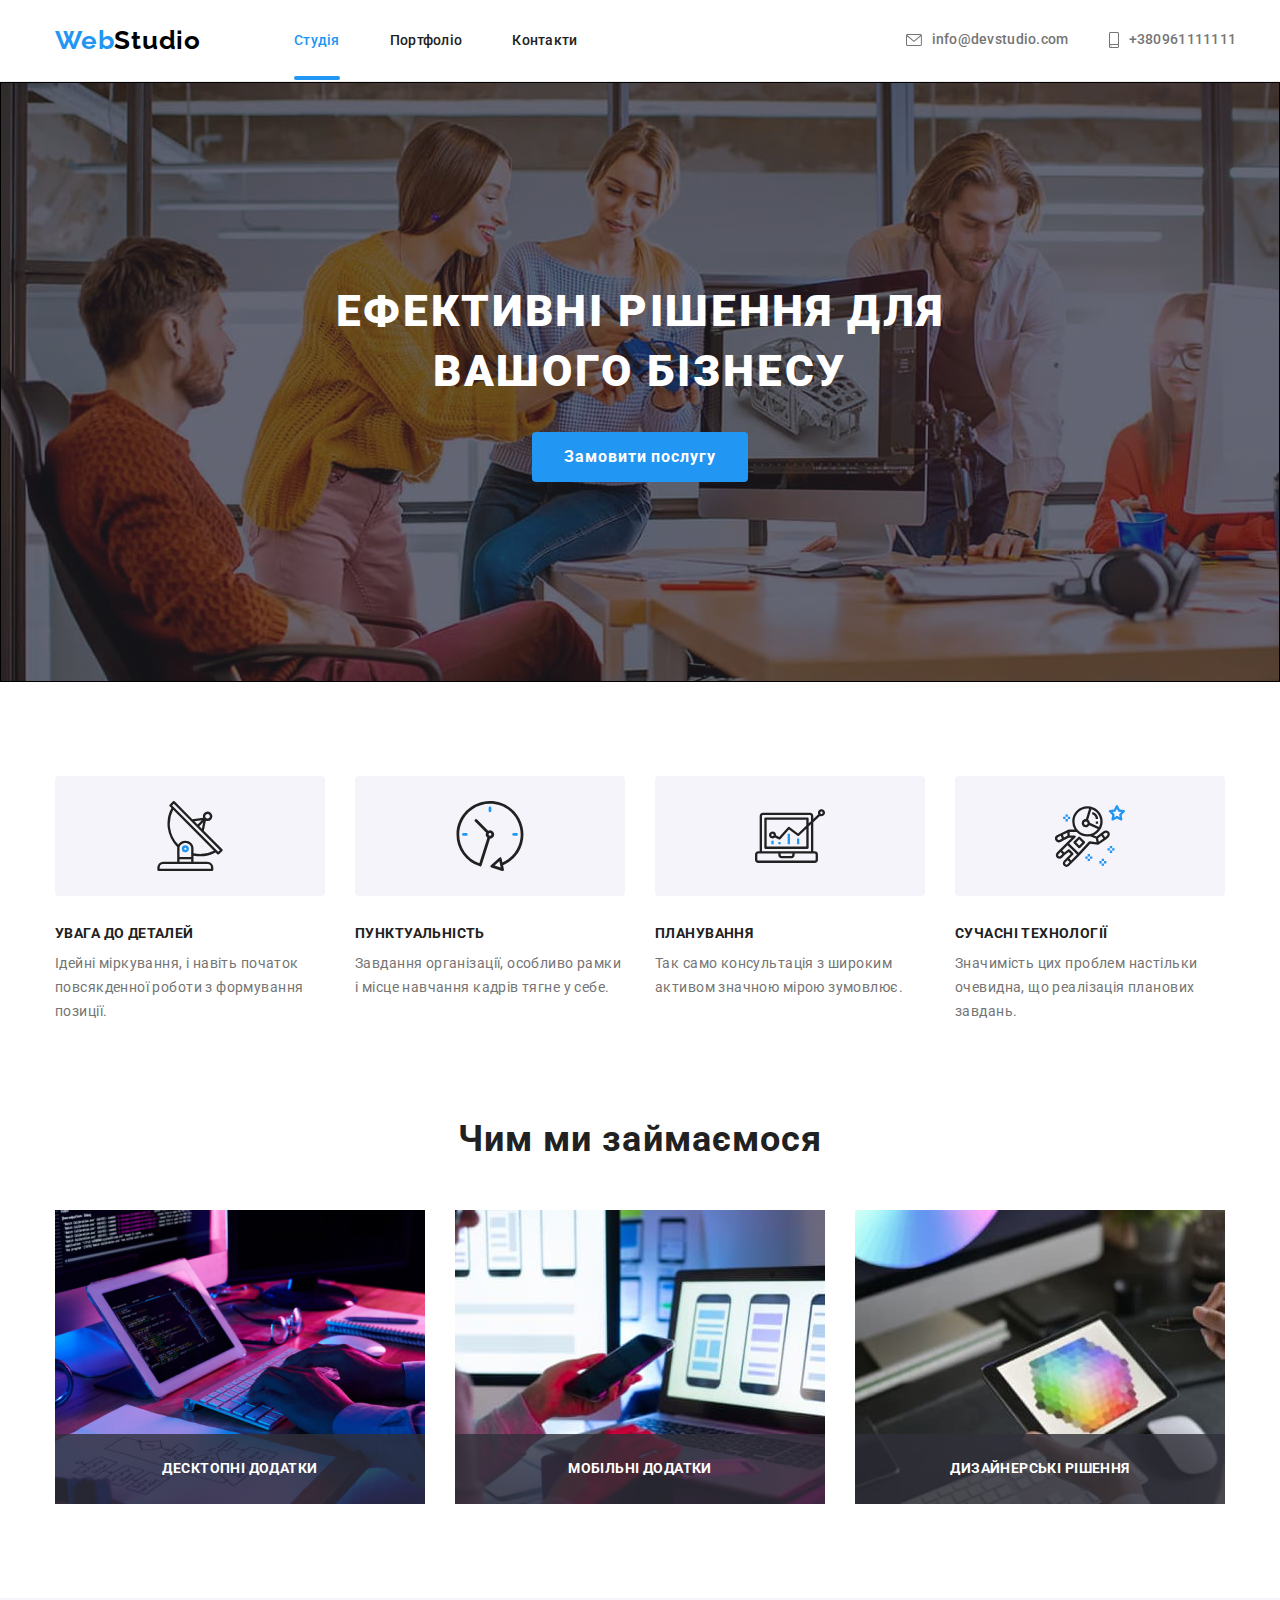
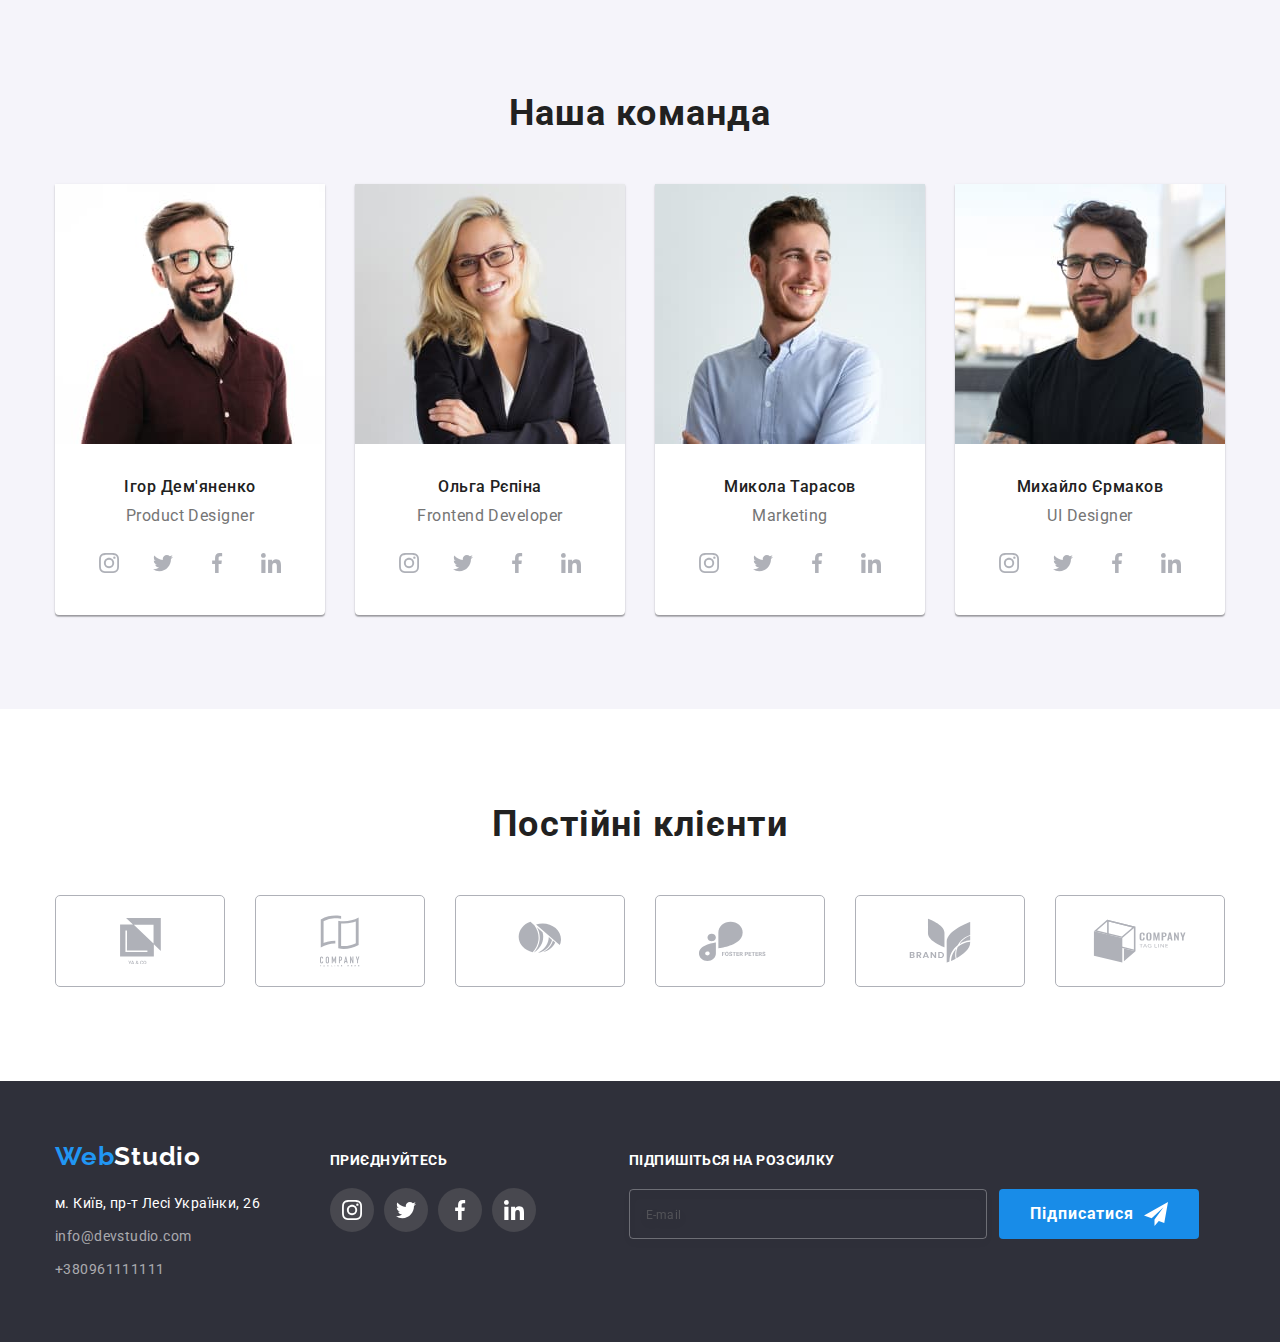
==== commit 655d4c69: "Added form and button in footer" ====
--- a/index.html
+++ b/index.html
@@ -426,6 +426,23 @@
   </li>
       </ul>
       </div>
+
+      <div class="mailing">
+      <h3 class="mailing-header">Підпишіться на розсилку</h3>
+        
+      <div class="form-mailing-footer"><textarea class="form-textarea-footer" 
+      id="person-email" 
+      name="person-email" 
+      placeholder="E-mail"
+      ></textarea>
+
+      <button class="form-button footer-button" type="submit">Підписатися
+        <svg class="form-button-icon" width="24" height="24"> 
+        <use href="./images/icons.svg#icon-icon-send"></use>
+        </svg>
+      </button>
+      </div>
+      </div>
     </footer>
 
     <div class="backdrop is-hidden" data-modal>
--- a/css/styles.css
+++ b/css/styles.css
@@ -1021,8 +1021,11 @@
     transition-timing-function: cubic-bezier(0.4, 0, 0.2, 1);
 }
 
-.close-button-icon:hover,
-.close-button-icon:focus {
+.modal-close-button:focus .close-button-icon {
+    fill: #2196F3;
+}
+
+.modal-close-button:hover .close-button-icon {
     fill: #2196F3;
 }
 
@@ -1118,8 +1121,8 @@
     text-align: center;
     justify-content: center;
     margin-top: 40px;
-    /* margin-left: 40px; */
     margin-right: 40px;
+    padding-top: 0px;
 }
 
 .form-label {
@@ -1173,6 +1176,11 @@
     margin-top: 4px;
     padding-top: 12px;
     padding-left: 16px;
+    margin-bottom: 20px;
+    resize: none;
+}
+
+::placeholder {
     font-family: 'Roboto';
     font-style: normal;
     font-weight: 400;
@@ -1180,13 +1188,13 @@
     line-height: 1.67;
     letter-spacing: 0.01em;
     color: rgba(117, 117, 117, 0.5);
-    margin-bottom: 20px;
 }
 
 .checkbox-terms {
     display: flex;
     text-align: center;
     align-items: center;
+    margin-bottom: 30px;
 }
 
 .checkbox-label {
@@ -1201,6 +1209,7 @@
 
 .terms-link {
     color: #2196F3;
+    padding-left: 3px;
 }
 
 .checkbox-input {
@@ -1222,9 +1231,10 @@
     top: 0;
     left: 0;
     width: 16px;
-    height: 15px;
+    height: 16px;
     border: 2px solid #212121;
     border-radius: 2px;
+    margin: 2px;
     content: '';
 }
 
@@ -1233,13 +1243,14 @@
     top: 0;
     left: 0;
     width: 16px;
-    height: 15px;
+    height: 16px;
     border: transparent;
     border-radius: 2px;
     background-color: #2196F3;
     background-image: url(../images/tick.svg);
     background-repeat: no-repeat;
     background-position: 50% 50%;
+    margin: 2px;
     opacity: 0;
     content: '';
 }
@@ -1272,7 +1283,6 @@
     transition-duration: 250ms;
     transition-timing-function: cubic-bezier(0.4, 0, 0.2, 1);
     margin-left: 125px;
-    margin-top: 30px;
     margin-bottom: 40px;
 }
    
@@ -1280,3 +1290,47 @@
 .form-button:focus {
     box-shadow: 0px 4px 4px rgba(0, 0, 0, 0.15);
 }
+
+.mailing-header {
+    font-family: 'Roboto';
+    font-style: normal;
+    font-weight: 700;
+    font-size: 14px;
+    line-height: 1.14;
+    letter-spacing: 0.03em;
+    text-transform: uppercase;
+    color: #FFFFFF;
+    margin-bottom: 20px;
+}
+
+.form-textarea-footer {
+    width: 358px;
+    height: 50px;
+    border: 1px solid rgba(255, 255, 255, 0.3);
+    filter: drop-shadow(0px 4px 4px rgba(0, 0, 0, 0.15));
+    border-radius: 4px;
+    background-color: transparent;
+    padding-left: 16px;
+    padding-top: 15px;
+    padding-bottom: 15px;
+    resize: none;
+    overflow: hidden;
+}
+
+.form-button-icon {
+    margin-left: 10px;
+}
+
+.mailing {
+    margin-left: 93px;
+} 
+
+.footer-button {
+    display: flex;
+    justify-content: center;
+    margin-left: 12px;
+}
+
+.form-mailing-footer {
+    display: flex;
+}